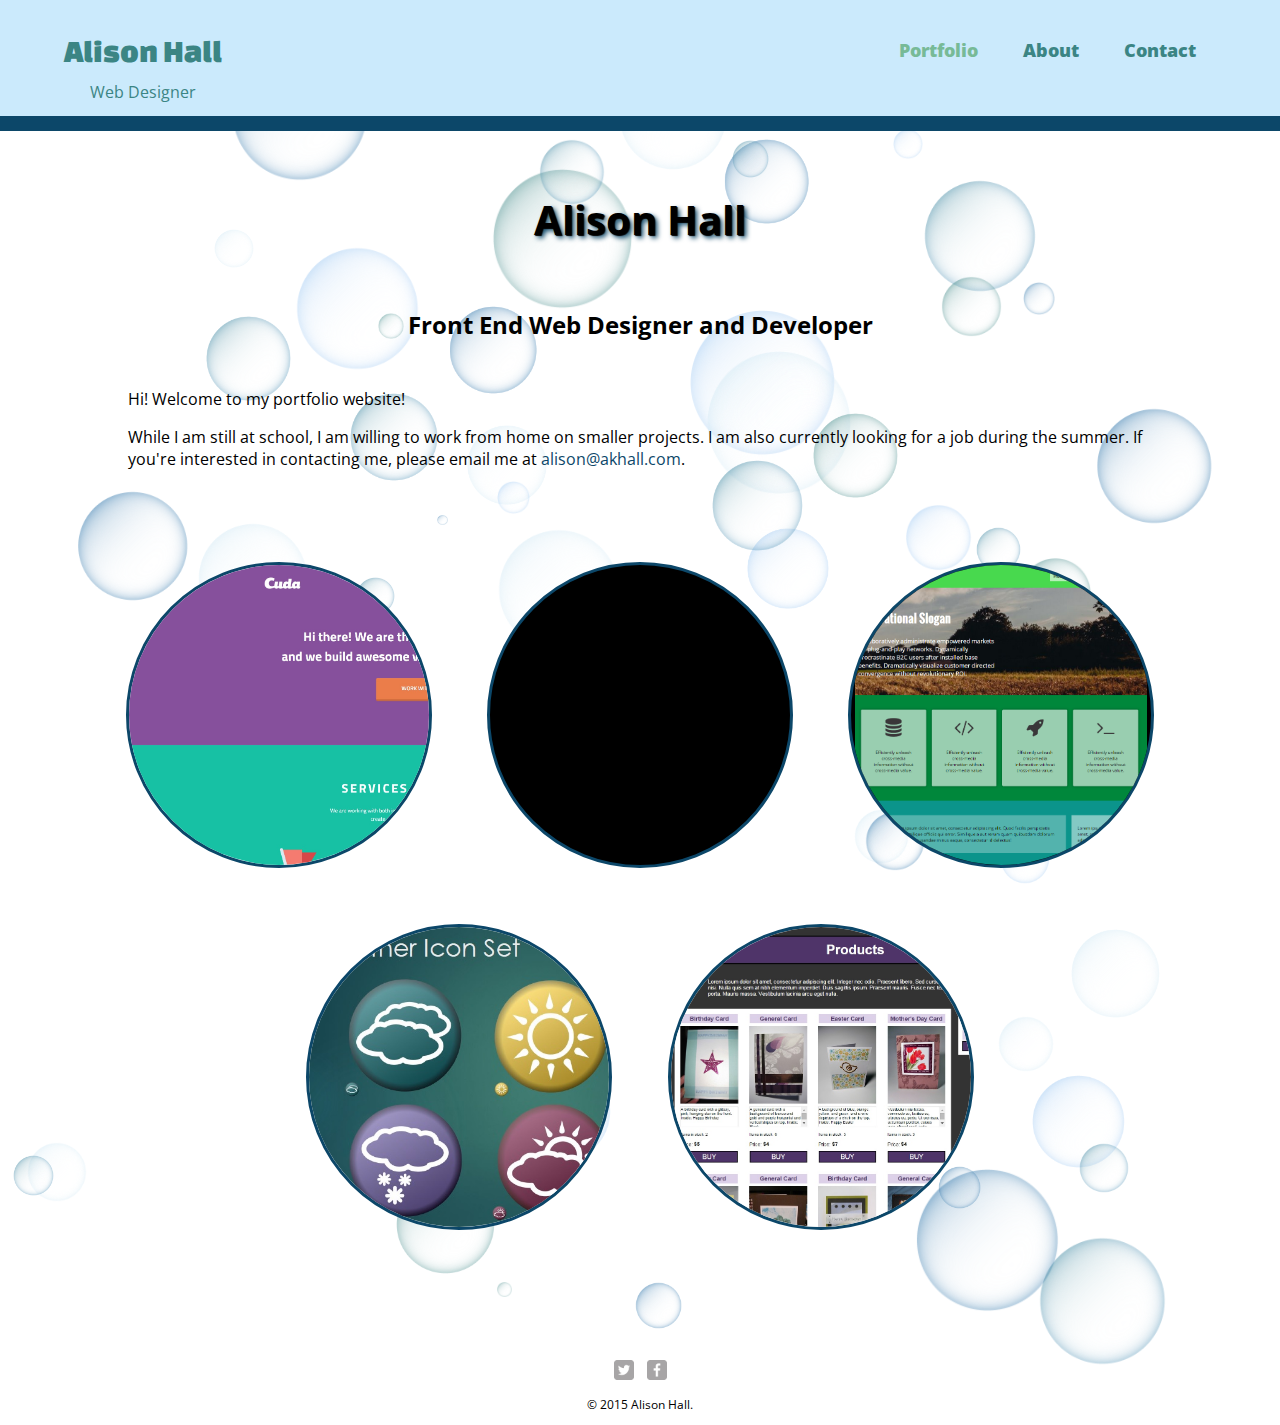
==== index.html @ 00c00727 "Initial Commit" ====
<!DOCTYPE html>
<html>
	<head>
		<meta charset="utf-8">
		<title>Alison Hall | Web Designer</title>
		<meta name="viewport" content="width=device-width, initial-scale=1.0">
		<link rel="stylesheet" href="css/normalize.css">
		<link href='http://fonts.googleapis.com/css?family=Changa+One|Open+Sans:400italic,700italic,400,700,800' rel='stylesheet' type='text/css'>
		<link rel="stylesheet" href="css/main.css">
	</head>
	<body>
		<header class="clearfix">
			<a href="index.html" id="logo">
				<h1>Alison Hall</h1>
				<h2>Web Designer</h2>
			</a>
			<nav>
				<ul class="mainNav">
					<li><a href="index.html" class="selected">Portfolio</a>
						<ul class="subNav">
							<li><a href="projects/project1.html">Architrave Design website</a></li>
							<li><a href="projects/project2.html">Cuda website</a></li>
							<li><a href="projects/project3.html">Responsive website</a></li>
							<li><a href="projects/project4.html">Weather Icon Set</a></li>
							<li><a href="projects/project5.html">Products Page website</a></li>
						</ul>
					</li>
					<li><a href="about.html">About</a></li>
					<li><a href="contact.html">Contact</a></li>
				</ul>
			</nav>
		</header>
		<div id="wrapper">
			<section id="introduction">
				<h1>Alison Hall</h1>
				<h2>Front End Web Designer and Developer</h2>
				<p>Hi! Welcome to my portfolio website!</p>
				<p>While I am still at school, I am willing to work from home on smaller projects. I am also currently looking for a job during the summer. If you're interested in contacting me, please email me at <a href="mailto:alison@akhall.com">alison@akhall.com</a>.</p>
			</section>
			<section>
				<ul id="gallery" class="clearfix">
					<li class="circle2 circle">
						<a href="projects/project2.html">
							<img src="images/project2/cuda.jpg" alt="">
							<p>Cuda website</p>
							<!-- <p>Lorem ipsum dolor sit amet, nam idque salutatus et, iusto laoreet et usu. Ius at partem senserit splendide, qui habemus praesent expetendis et. In sit purto elitr deserunt. Mei ne etiam ubique maiestatis, quo id eros aperiri repudiandae. Nibh posse dolor eu eos, elit mazim senserit sed ut.</p> -->
						</a>
					</li>
					<li class="circle1 circle selected">
						<a href="projects/project1.html">
							<img src="images/project1/integrative-architrave.jpg" alt="">
							<p>Architrave Design website</p>
							<!-- <p>Lorem ipsum dolor sit amet, nam idque salutatus et, iusto laoreet et usu. Ius at partem senserit splendide, qui habemus praesent expetendis et. In sit purto elitr deserunt. Mei ne etiam ubique maiestatis, quo id eros aperiri repudiandae. Nibh posse dolor eu eos, elit mazim senserit sed ut.</p> -->
						</a>
					</li>
					<li class="circle3 circle">
						<a href="projects/project3.html">
							<img src="images/project3/webProg2.jpg" alt="">
							<p>Responsive website</p>
							<!-- <p>Lorem ipsum dolor sit amet, nam idque salutatus et, iusto laoreet et usu. Ius at partem senserit splendide, qui habemus praesent expetendis et. In sit purto elitr deserunt. Mei ne etiam ubique maiestatis, quo id eros aperiri repudiandae. Nibh posse dolor eu eos, elit mazim senserit sed ut.</p> -->
						</a>
					</li>
					<li class="circle4 circle">
						<a href="projects/project4.html">
							<img src="images/project4/iconDesign.jpg" alt="">
							<p>Weather Icon Set</p>
							<!-- <p>Lorem ipsum dolor sit amet, nam idque salutatus et, iusto laoreet et usu. Ius at partem senserit splendide, qui habemus praesent expetendis et. In sit purto elitr deserunt. Mei ne etiam ubique maiestatis, quo id eros aperiri repudiandae. Nibh posse dolor eu eos, elit mazim senserit sed ut.</p> -->
						</a>
					</li>
					<li class="circle5 circle">
						<a href="projects/project5.html">
							<img src="images/project5/productsPage.jpg" alt="">
							<p>Products Page website</p>
							<!-- <p>Lorem ipsum dolor sit amet, nam idque salutatus et, iusto laoreet et usu. Ius at partem senserit splendide, qui habemus praesent expetendis et. In sit purto elitr deserunt. Mei ne etiam ubique maiestatis, quo id eros aperiri repudiandae. Nibh posse dolor eu eos, elit mazim senserit sed ut.</p> -->
						</a>
					</li>
				</ul>
			</section>
			<footer>
				<a href="https://twitter.com/alison2351"><img src="images/twitter-wrap.png" alt="Twitter Logo" class="social-icon"></a>
				<a href="http://facebook.com/alison.hall.2351"><img src="images/facebook-wrap.png" alt="Facebook Logo" class="social-icon"></a>
				<p>&copy; 2015 Alison Hall.</p>
			</footer>
		</div>
		<script src="http://code.jquery.com/jquery-1.11.0.min.js"></script>
		<script src="http://code.jquery.com/jquery-migrate-1.2.1.min.js"></script>
		<script type="text/javascript" src="script/scriptBubbles.js"></script>
	</body>
</html>
---- css/main.css ----
/**********************************
GENERAL
***********************************/

* {
	/*-webkit-box-sizing: content-box;*/
	/*-moz-box-sizing: content-box;*/
	/*box-sizing: content-box;*/
	/*border: 1px solid red;*/
}
body {
	font-family: 'Open Sans', sans-serif;
}
#wrapper {
	margin: 0 auto;
}
a {
	text-decoration: none;
}
h3 {
	margin: 0 0 1em 0;
}





/**********************************
HEADING and NAVIGATION
***********************************/

header {
	display: block;
	margin: 0 0 30px 0;
	padding: 5px 0 0 0;
	width: 100%;
	border: none;
}
header #logo {
	float: left;
	text-align: center;
	margin: 1% 5%;
}
header h1 {
	font-family: 'Changa One', sans-serif;
	font-size: 2em;
	font-weight: normal;
	line-height: 0.8em;
}
header h2 {
	font-size: 1em;
	margin: -5px 0 0;
	font-weight: normal;
}
.mainNav {
	float: right;
	text-align: center;
	font-size: 1.1em;
	padding: 1% 5%;
	margin: 20px 0 0;
}
.mainNav ul {
	list-style: none;
	margin: 0 10px;
	padding: 0;
}
.mainNav li {
	display: inline-block;
	position: relative;
}
.mainNav a {
	font-weight: 800;
	padding: 15px 20px;
}

/*Sub-Menu*/
.mainNav li:hover .subNav {
	display: block;
}
.subNav {
	position: absolute;
	margin: 0;
	padding: 0;
	font-size: 0.8em;
	display: none;
	left: 0;
	top: 30px;
	width: 200px;
	z-index: 400;
	text-align: left;
}
.subNav li {
	display: block;
	margin: 0;
	padding: 5%;
}
.subNav a {
	margin: 0;
	padding: 0;
}


@media screen and (max-width: 686px) {
	header #logo {
		float: none;
		text-align: center;
		margin: 0;
	}
	header h2 {
		margin: 0 0 10px;
	}
	.mainNav {
		float: none;
		margin: 0;
		padding: 0;
	}
	.mainNav a {
		padding: 0;
		margin: 0;
	}
	.mainNav li {
		padding: 0 3%;
		margin: 10px 0 0;
	}
}
@media screen and (max-width: 450px) {
	.mainNav li:hover .subNav {
		display: none;
	}
}


/**********************************
FOOTER
***********************************/

footer {
	font-size: 0.75em;
	text-align: center;
	clear: both;
	padding-top: 50px;
}
.social-icon {
	width: 20px;
	height: 20px;
	margin: 0 5px;
}
.social-icon:hover {
	opacity: 0.7;
}





/**********************************
PAGE: HOME PORTFOLIO
***********************************/
.bubble {
	z-index: -100;
	opacity: 0.6;
}
#introduction {
	margin: 0 auto;
	width: 60%;
}
#introduction h1 {
	font-size: 2.5em;
}
#introduction h1, 
#introduction h2 {
	display: block;
	margin: 0;
	padding: 3% 0;
	text-align: center;
}
#gallery {
	padding: 50px 0;
	list-style: none;
	max-width: 1460px;
	margin: 0 auto;
	text-align: center;
}
#gallery a {
	display: block;
	height: 300px;
}
#gallery .circle {
	display: inline-block;
	height: 300px;
	width: 300px;
	margin: 2%;
	border-radius: 50%;
	overflow: hidden;
}
#gallery .circle img {
	height: 300px;
	opacity: 1;
}
#gallery .circle p {
	display: none;
}
#gallery .circle:hover {
	height: 310px;
	width: 310px;
	margin: 1.65%;
	box-shadow: 5px 5px 5px #0C4769;
}
#gallery .circle:hover p {
	display: block;
	float: left;
	width: 80%;
	top: -170px;
	left: 35px;
	font-size: 14px;
	position: relative;
	font-weight: normal;

}
#gallery .circle:hover p:nth-child(2n+2) {
	text-align: center;
	margin: 0;
	padding: 0;
	font-size: 20px;
	font-weight: bold;
}
#gallery .circle:hover img {
	opacity: 0.3;
}



@media screen and (max-width: 1400px) {
	#introduction {
		width: 80%;
	}
	#gallery {
		max-width: 100%;
	}
}
@media screen and (max-width: 686px) {
	#gallery .circle {
		border-radius: 0%;
	}
}
@media screen and (max-width: 400px) {
	#gallery .circle {
		width: 95%;
		margin: 1%;
	}
	#gallery .circle:hover {
		width: 95%;
		margin: 1%;
		box-shadow: none;
	}
}
@media screen and (max-width: 285px) {
	#gallery .circle:hover p {
		width: 100%;
		top: -300px;
		left: 5px;
	}
}


/**********************************
PAGE: PROJECT INFO
***********************************/

#projectContent .introduction {
	text-align: center;
	width: 100%;
	margin: 0 auto;
}
#projectContent .introduction h2 {
	padding: 3%;
	font-size: 1.75em;
	font-weight: normal;
	line-height: 0.8em;
	display: block;
	font-weight: bold;
	text-align: center;
}
#projectContent .introduction h3 {
	margin: 0 3%;
	font-size: 1.2em;
	font-weight: bold;
	float: left;
	width: 44%;
	text-align: right;
}
#projectContent .introduction p {
	text-align: right;
	float: left;
	width: 44%;
	margin: 0 3%;
}
#projectContent .introduction img {
	float: left;
	margin: -2% 0 0 0;
	padding-bottom: 5%;
}
#projectContent img {
	height: 100px;
}
#projectContent section h4 {
	float: left;
	clear: both;
	text-align: center;
}
#projectContent section p {
	display: inline-block;
	width: 60%;
	clear: both;
}
#projectContent .projectDetails p {
	width: 100%;
}
#projectContent section aside {
	width: 35%;
}
#projectContent .introduction, 
#projectContent .set1, 
#projectContent .set2 {
	padding: 0;
	margin: 0 auto;
}
#projectContent .set1,
#projectContent .set2 {
	padding: 5% 15%;
}
#projectContent .set1 p,
#projectContent .set2 aside {
	float: left;
	text-align: right;
}
#projectContent .set1 aside,
#projectContent .set2 p {
	float: right;
	text-align: left;
}


@media screen and (max-width: 686px) {
	#projectContent .introduction h3,
	#projectContent .introduction p,
	#projectContent .introduction img {
		float: none;
		display:block;
		margin: 0 auto;
		text-align: center;
	}
	#projectContent .introduction h3,
	#projectContent .introduction p {
		width: 100%;
	}
	#projectContent .introduction img {
		float: none;
		display: block;
		text-align: center;
		padding: 5% 0;
	}
	#projectContent .set1,
	#projectContent .set2 {
		padding: 5%;
	}
	#projectContent .set1 p,
	#projectContent .set2 aside,
	#projectContent .set1 aside,
	#projectContent .set2 p {
		float: none;
		display: block;
		text-align: left;
		width: 100%;
	}
}



/**********************************
PAGE: ABOUT
***********************************/

#aboutsection {
	opacity: 1;
	padding: 10% 20%;
	width: 80%;
	float: left;
	margin: 5% auto;
}
.profile-photo {
	display: inline-block;
	max-width: 150px;
	margin: -20px 0 0 0;
	padding: 0 5%;
	border-radius: 100%;
	float: left;
}


@media screen and (max-width: 686px) {
	#aboutsection,
	.profile-photo {
		float: none;
		display: block;
	}
	#aboutsection {
		margin-top: 30px;
	}
}



/**********************************
PAGE: CONTACT
***********************************/

#contactPrimary {
	opacity: 1;
	width: 40%;
	float: left;
	padding: 5%;
	margin: 3%;
}
#contactSecondary {
	opacity: 1;
	width: 30%;
	float: right;
	padding: 5% 0% 5% 3%;
	margin: 3%;
}
.contact-info {
	list-style: none;
	padding: 0;
	margin: 0;
	font-size: 0.9em;
}
.contact-info a {
	display: block;
	min-height: 20px;
	background-repeat: no-repeat;
	background-size: 20px 20px;
	padding: 0 0 0 30px;
	margin: 0 0 10px;
}
.contact-info li.phone a {
	background-image: url('../img/phone.png');
}
.contact-info li.mail a {
	background-image: url('../img/mail.png');
}
.contact-info li.twitter a {
	background-image: url('../img/twitter.png');
}


@media screen and (max-width: 686px) {
	#contactPrimary,
	#contactSecondary {
		float: none;
		display: block;
		width: 80%;
		padding: 3%;
		margin: 3%;
	}
}





/**********************************
COLORS
***********************************/
/* site body */
body {
	background-color: white;
	color: black;
}
/* green header */
header {
	background: #CBEAFC;
	border-bottom: 15px solid #0C4769;
}
/* nav background on mobile */
nav {
	background: #0C4769;
}
.subNav {
	background: white;
}
/* logo text */
header h1, 
header h2 {
	color: #3B8584;
}
/* links */
a {
	color: #0C4769;
}
/* nav link */
nav a, nav a:visited {
	color: #3B8584;
}
/* selected nav link */
nav a.selected, 
nav a:hover {
	color: #77BA97;
}
#introduction h1 {
	text-shadow: 1px 1px 1px #000, 3px 3px 5px #0C4769;
}
#gallery .circle {
	color: #555;
	background-color: black;
	border: 3px solid #0C4769;
}
#gallery .circle:hover p {
	color: white;
}
#projectContent .set1 {
	background: #F1EFE2;
}
#projectContent .set2, 
#projectContent .introduction section {
	background: #CBEAFC;
}
#aboutsection {
	background-color: #f5f5f5;
}
#contactPrimary {
	background-color: #f5f5f5;
}
#contactSecondary {
	background-color: #f5f5f5;
}


/**********************************
CLEARFIX
***********************************/

.clearfix:after {
	visibility: hidden;
	display: block;
	content: "";
	clear: both;
	height: 0;
}
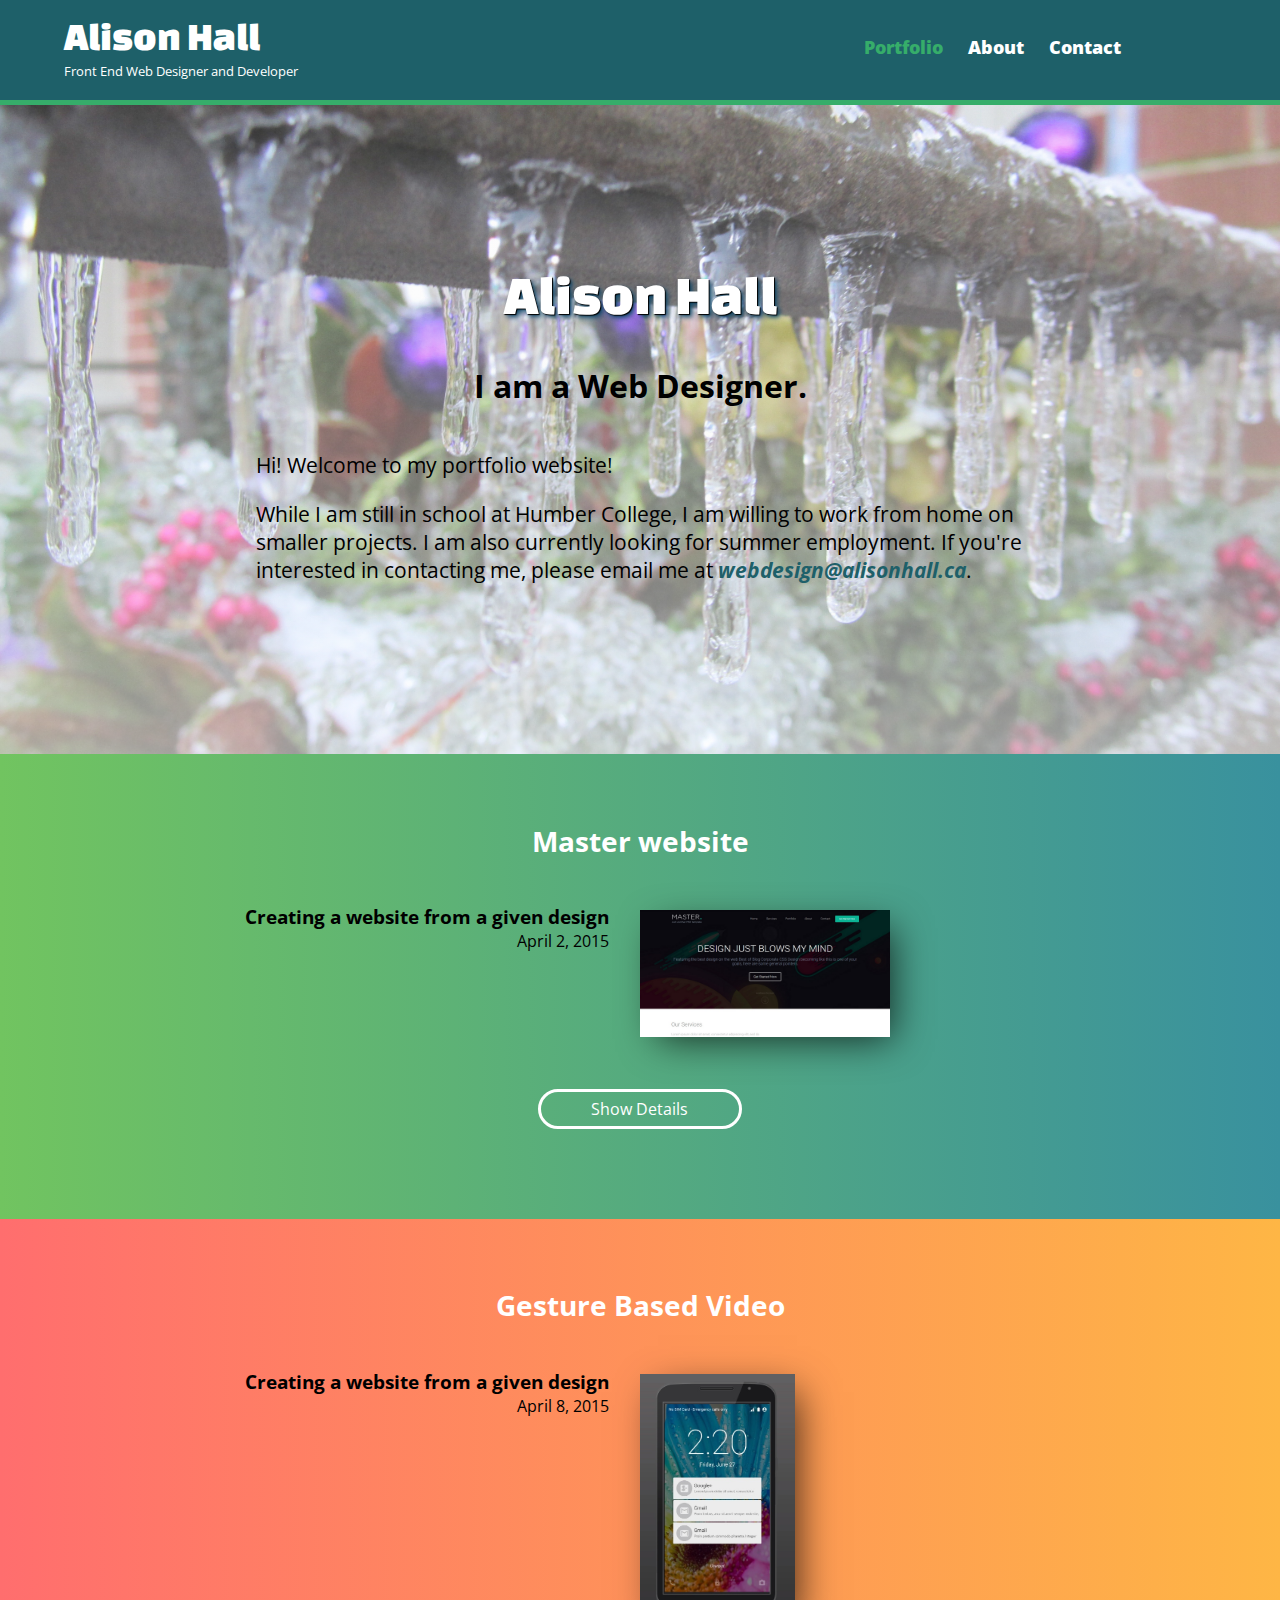
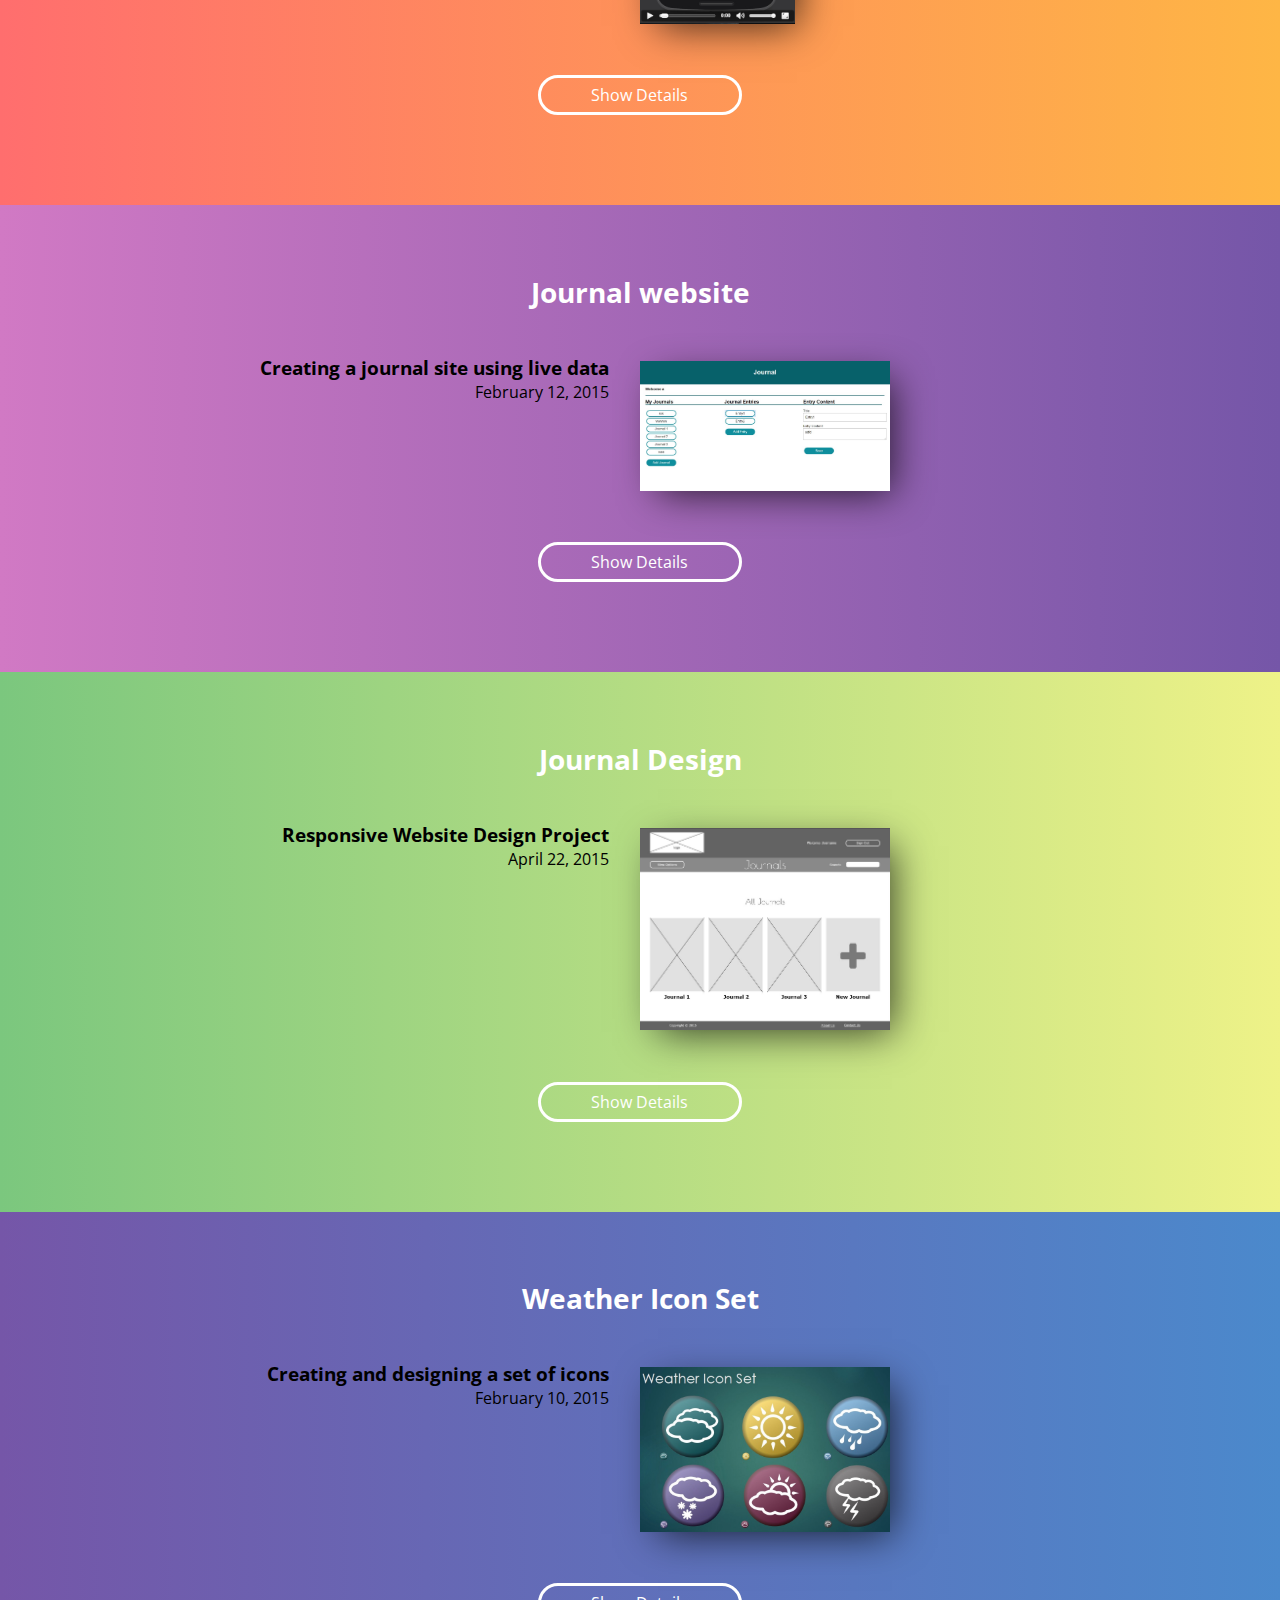
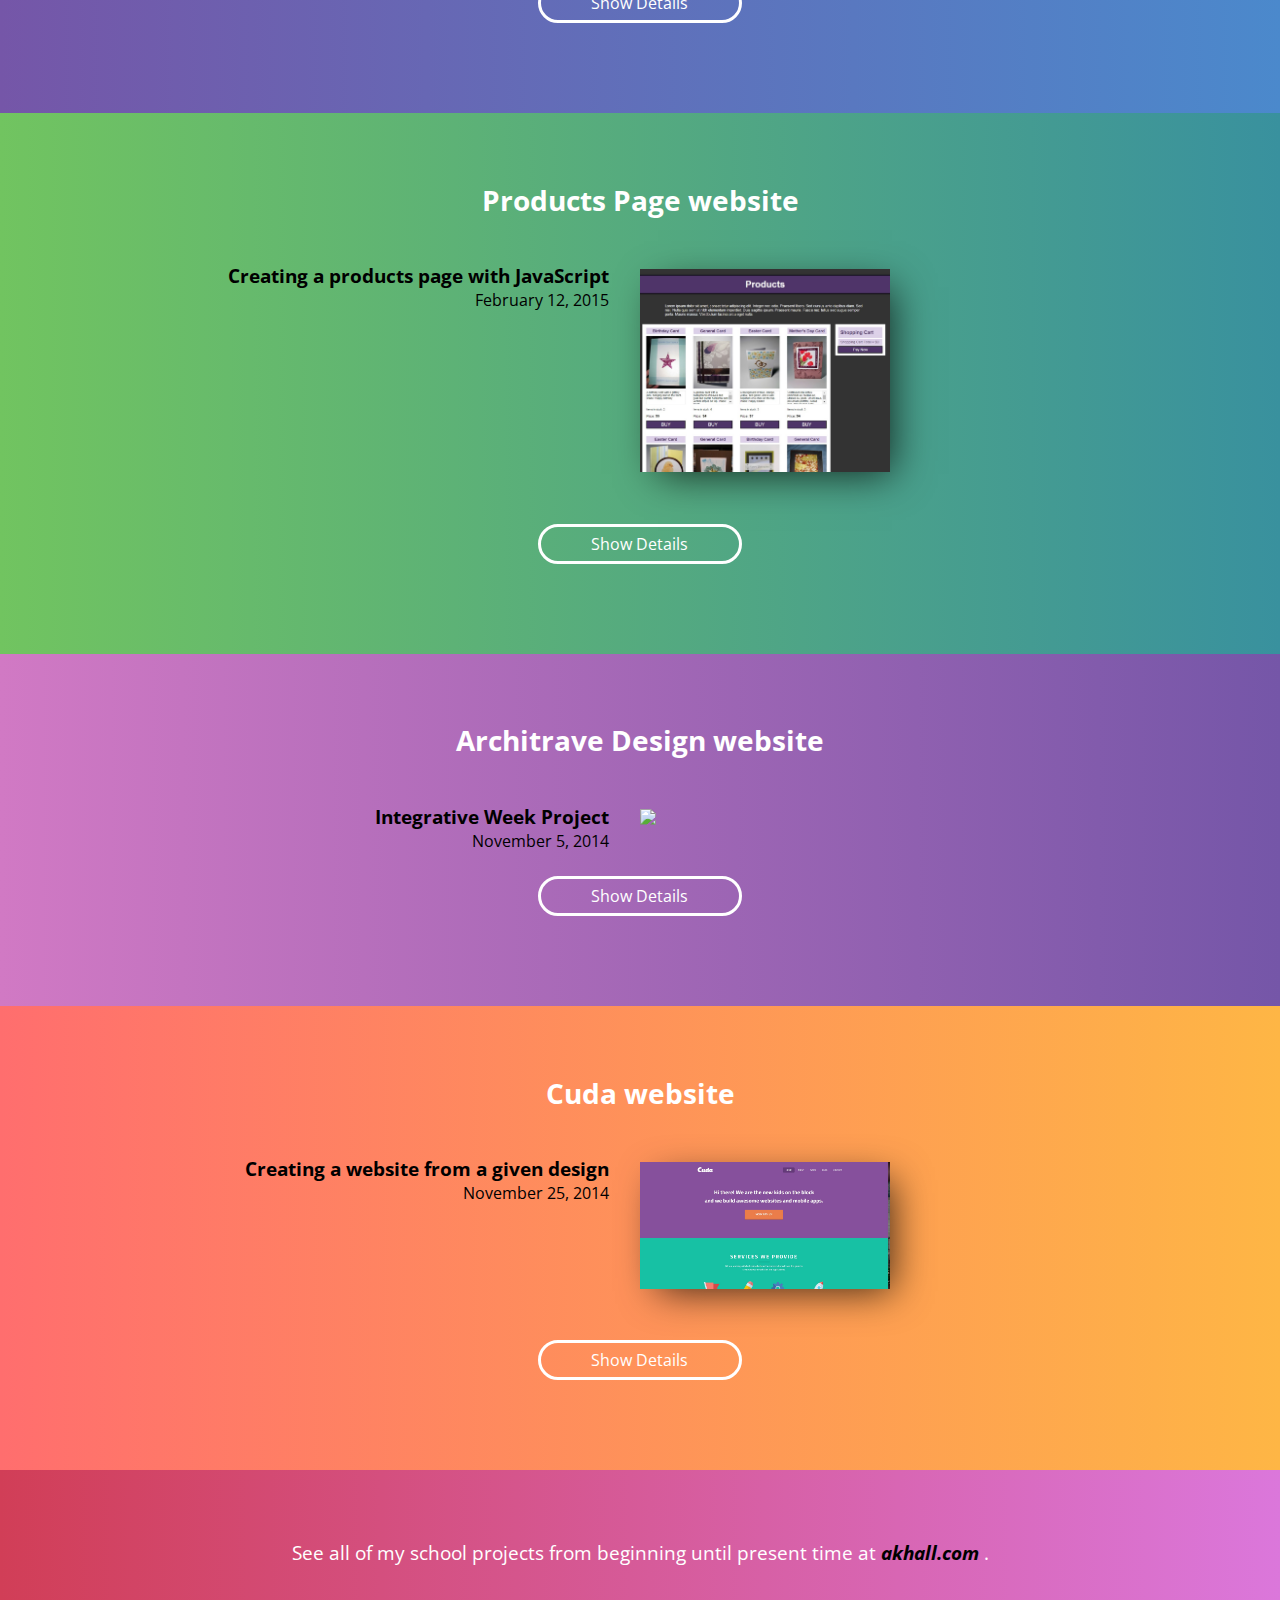
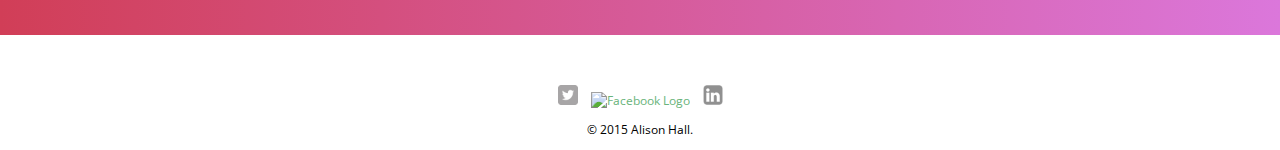
==== commit 3fbc08b4: "Secondary Commit" ====
--- a/index.html
+++ b/index.html
@@ -6,84 +6,524 @@
 		<meta name="viewport" content="width=device-width, initial-scale=1.0">
 		<link rel="stylesheet" href="css/normalize.css">
 		<link href='http://fonts.googleapis.com/css?family=Changa+One|Open+Sans:400italic,700italic,400,700,800' rel='stylesheet' type='text/css'>
+		<link rel="stylesheet" type="text/css" href="script/fancybox/jquery.fancybox.css">
+		<link rel="stylesheet" type="text/css" href="css/animate.css">
 		<link rel="stylesheet" href="css/main.css">
 	</head>
 	<body>
 		<header class="clearfix">
 			<a href="index.html" id="logo">
 				<h1>Alison Hall</h1>
-				<h2>Web Designer</h2>
+				<h2>Front End Web Designer and Developer</h2>
 			</a>
 			<nav>
 				<ul class="mainNav">
-					<li><a href="index.html" class="selected">Portfolio</a>
-						<ul class="subNav">
-							<li><a href="projects/project1.html">Architrave Design website</a></li>
-							<li><a href="projects/project2.html">Cuda website</a></li>
-							<li><a href="projects/project3.html">Responsive website</a></li>
-							<li><a href="projects/project4.html">Weather Icon Set</a></li>
-							<li><a href="projects/project5.html">Products Page website</a></li>
-						</ul>
-					</li>
+					<li><a href="index.html" class="selected">Portfolio</a></li>
 					<li><a href="about.html">About</a></li>
 					<li><a href="contact.html">Contact</a></li>
 				</ul>
 			</nav>
 		</header>
 		<div id="wrapper">
-			<section id="introduction">
-				<h1>Alison Hall</h1>
-				<h2>Front End Web Designer and Developer</h2>
-				<p>Hi! Welcome to my portfolio website!</p>
-				<p>While I am still at school, I am willing to work from home on smaller projects. I am also currently looking for a job during the summer. If you're interested in contacting me, please email me at <a href="mailto:alison@akhall.com">alison@akhall.com</a>.</p>
+			<section id="introductionImg" class="clearfix">
+				<div id="introductionGradient" class="transparentWhiteGradient clearfix">
+					<!--[if gte IE 9]
+					<style type="text/css">
+					.transparentWhiteGradient {
+					filter: none;
+					}
+					</style>
+					<![endif]-->
+					<div id="introduction">
+						<h1>Alison Hall</h1>
+						<h2>I am a <span id="js-rotating">Web Designer, Web Developer</span>.</h2>
+						<p>Hi! Welcome to my portfolio website!</p>
+						<p>While I am still in school at Humber College, I am willing to work from home on smaller projects. I am also currently looking for summer employment. If you're interested in contacting me, please email me at <a href="mailto:webdesign@alisonhall.ca">webdesign@alisonhall.ca</a>.</p>
+					</div>
+				</div>
 			</section>
-			<section>
-				<ul id="gallery" class="clearfix">
-					<li class="circle2 circle">
-						<a href="projects/project2.html">
-							<img src="images/project2/cuda.jpg" alt="">
-							<p>Cuda website</p>
-							<!-- <p>Lorem ipsum dolor sit amet, nam idque salutatus et, iusto laoreet et usu. Ius at partem senserit splendide, qui habemus praesent expetendis et. In sit purto elitr deserunt. Mei ne etiam ubique maiestatis, quo id eros aperiri repudiandae. Nibh posse dolor eu eos, elit mazim senserit sed ut.</p> -->
-						</a>
-					</li>
-					<li class="circle1 circle selected">
-						<a href="projects/project1.html">
-							<img src="images/project1/integrative-architrave.jpg" alt="">
-							<p>Architrave Design website</p>
-							<!-- <p>Lorem ipsum dolor sit amet, nam idque salutatus et, iusto laoreet et usu. Ius at partem senserit splendide, qui habemus praesent expetendis et. In sit purto elitr deserunt. Mei ne etiam ubique maiestatis, quo id eros aperiri repudiandae. Nibh posse dolor eu eos, elit mazim senserit sed ut.</p> -->
-						</a>
-					</li>
-					<li class="circle3 circle">
-						<a href="projects/project3.html">
-							<img src="images/project3/webProg2.jpg" alt="">
-							<p>Responsive website</p>
-							<!-- <p>Lorem ipsum dolor sit amet, nam idque salutatus et, iusto laoreet et usu. Ius at partem senserit splendide, qui habemus praesent expetendis et. In sit purto elitr deserunt. Mei ne etiam ubique maiestatis, quo id eros aperiri repudiandae. Nibh posse dolor eu eos, elit mazim senserit sed ut.</p> -->
-						</a>
-					</li>
-					<li class="circle4 circle">
-						<a href="projects/project4.html">
-							<img src="images/project4/iconDesign.jpg" alt="">
-							<p>Weather Icon Set</p>
-							<!-- <p>Lorem ipsum dolor sit amet, nam idque salutatus et, iusto laoreet et usu. Ius at partem senserit splendide, qui habemus praesent expetendis et. In sit purto elitr deserunt. Mei ne etiam ubique maiestatis, quo id eros aperiri repudiandae. Nibh posse dolor eu eos, elit mazim senserit sed ut.</p> -->
-						</a>
-					</li>
-					<li class="circle5 circle">
-						<a href="projects/project5.html">
-							<img src="images/project5/productsPage.jpg" alt="">
-							<p>Products Page website</p>
-							<!-- <p>Lorem ipsum dolor sit amet, nam idque salutatus et, iusto laoreet et usu. Ius at partem senserit splendide, qui habemus praesent expetendis et. In sit purto elitr deserunt. Mei ne etiam ubique maiestatis, quo id eros aperiri repudiandae. Nibh posse dolor eu eos, elit mazim senserit sed ut.</p> -->
-						</a>
-					</li>
-				</ul>
+			<section id="content">
+				<section id="projectContent" class="master greenBlueGradient">
+					<!--[if gte IE 9]
+					<style type="text/css">
+					.orangeGradient {
+					filter: none;
+					}
+					</style>
+					<![endif]-->
+					<section class="introduction clearfix">
+						<h2>Master website</h2>
+						<h3>Creating a website from a given design</h3>
+						<p>April 2, 2015</p>
+						<a href="images/master/masterWebsite.jpg" id="singleImage">
+							<img src="images/master/masterWebsite.jpg">
+						</a>
+						<button class="showMore">Show Details</button>
+					</section>
+					<section class="accordian">
+						<section class="set2 projectDetails clearfix">
+							<h4>Project Details:</h4>
+							<p>For this assignment, I was provided a PSD for a site, which I was to build as a fluid website. I was not provided a design for the responsive version, so I had to decide what it looked like when it got smaller.</p>
+						</section>
+						<section class="set1 clearfix">
+							<h4>Layout:</h4>
+							<p>This is the site design that I was provided with that I had to reproduce.</p>
+							<aside>
+								<a href="images/master/master.jpg" class="multipleImages">
+									<img src="images/master/master.jpg">
+								</a>
+							</aside>
+						</section>
+						<section class="set2 clearfix">
+							<h4>Website:</h4>
+							<p>Click on the thumbnail beside this section to see the final website that I developed.</p>
+							<aside>
+								<a href="http://akhall.com/projects/project26/index.html">
+									<img src="images/master/masterWebsite.jpg">
+								</a>
+							</aside>
+						</section>
+						<section class="set1 clearfix">
+							<button class="showLess">Hide Details</button>
+						</section>
+					</section>
+				</section>
+				<section id="projectContent" class="gestureBasedVideo orangeYellowGradient">
+					<!--[if gte IE 9]
+					<style type="text/css">
+					.blueGradient {
+					filter: none;
+					}
+					</style>
+					<![endif]-->
+					<section class="introduction clearfix">
+						<h2>Gesture Based Video</h2>
+						<h3>Creating a website from a given design</h3>
+						<p>April 8, 2015</p>
+						<a href="images/gestureBasedVideo/gestureBasedVideo.jpg" id="singleImage">
+							<img src="images/gestureBasedVideo/gestureBasedVideo.jpg">
+						</a>
+						<button class="showMore">Show Details</button>
+					</section>
+					<section class="accordian">
+						<section class="set2 projectDetails clearfix">
+							<h4>Project Details:</h4>
+							<p>For this assignment, I was to create a gesture based mobile animation. It was to use masking in Adobe After Effects while using some pre-exsisting matte footage to create a gesture UI animation. </p>
+							<p>I was given some PSDs that I could select some to use as source material.</p>
+						</section>
+						<section class="set1 clearfix">
+							<h4>Provided Sources:</h4>
+							<p>These are the PSDs that I was provided with as a starting point for creating the animation.</p>
+							<aside>
+								<a href="images/gestureBasedVideo/AndroidMaterialDesignHomescreen.jpg" class="multipleImages">
+									<img src="images/gestureBasedVideo/AndroidMaterialDesignHomescreen.jpg">
+								</a>
+								<a href="images/gestureBasedVideo/AndroidMaterialDesignContacts.jpg" class="multipleImages">
+									<img src="images/gestureBasedVideo/AndroidMaterialDesignContacts.jpg">
+								</a>
+								<a href="images/gestureBasedVideo/AndroidMaterialDesign.jpg" class="multipleImages">
+									<img src="images/gestureBasedVideo/AndroidMaterialDesign.jpg">
+								</a>
+								<a href="images/gestureBasedVideo/AndroidMaterialDesignInbox.jpg" class="multipleImages">
+									<img src="images/gestureBasedVideo/AndroidMaterialDesignInbox.jpg">
+								</a>
+								<a href="images/gestureBasedVideo/AndroidMaterialDesignMyFiles.jpg" class="multipleImages">
+									<img src="images/gestureBasedVideo/AndroidMaterialDesignMyFiles.jpg">
+								</a>
+							</aside>
+						</section>
+						<section class="set2 clearfix">
+							<h4>Created Source:</h4>
+							<p>This is a PSD that I created to go in the animation.</p>
+							<aside>
+								<a href="images/gestureBasedVideo/AndroidMaterialDesignEmail.jpg" id="singleImage">
+									<img src="images/gestureBasedVideo/AndroidMaterialDesignEmail.jpg">
+								</a>
+							</aside>
+						</section>
+						<section class="set1 clearfix">
+							<h4>Final Video:</h4>
+							<p>Click on the thumbnail beside this section to see the final video that I created.</p>
+							<aside>
+								<a href="http://akhall.com/projects/project27/nexus_6_1280x800.mp4">
+									<img src="images/gestureBasedVideo/gestureBasedVideo.jpg">
+								</a>
+							</aside>
+						</section>
+						<section class="set1 clearfix">
+							<button class="showLess">Hide Details</button>
+						</section>
+					</section>
+				</section>
+				<section id="projectContent" class="liveDataJournal pinkPurpleGradient">
+					<!--[if gte IE 9]
+					<style type="text/css">
+					.yellowGradient {
+					filter: none;
+					}
+					</style>
+					<![endif]-->
+					<section class="introduction clearfix">
+						<h2>Journal website</h2>
+						<h3>Creating a journal site using live data</h3>
+						<p>February 12, 2015</p>
+						<a href="images/liveDataJournal/journal1.jpg" id="singleImage">
+							<img src="images/liveDataJournal/journal1.jpg">
+						</a>
+						<button class="showMore">Show Details</button>
+					</section>
+					<section class="accordian">
+						<section class="set2 projectDetails clearfix">
+							<h4>Project Details:</h4>
+							<p>Using cloud services, I was to save data to the cloud, query (search) it, and connect multiple databases with pointers (one-to-one, one-to-many) and relations (many-to-many).  With this, my site would rely on live data.</p>
+							<p>I chose to make a journal site where users could sign up, log in, create multiple journals, create multiple entries for those journals, and edit the entries.</p>
+						</section>
+						<section class="set1 clearfix">
+							<h4>Website:</h4>
+							<p>Click on the thumbnail beside this section to see the website that I developed.</p>
+							<aside>
+								<a href="http://akhall.com/projects/project28/index.html">
+									<img src="images/liveDataJournal/journal1.jpg">
+								</a>
+							</aside>
+						</section>
+						<section class="set2 clearfix">
+							<button class="showLess">Hide Details</button>
+						</section>
+					</section>
+				</section>
+				<section id="projectContent" class="designJournal greenYellowGradient">
+					<!--[if gte IE 9]
+					<style type="text/css">
+					.orangeGradient {
+					filter: none;
+					}
+					</style>
+					<![endif]-->
+					<section class="introduction clearfix">
+						<h2>Journal Design</h2>
+						<h3>Responsive Website Design Project</h3>
+						<p>April 22, 2015</p>
+						<a href="images/designJournal/AlisonHall_Wireframes_1024px_JournalsPage.jpg" id="singleImage">
+							<img src="images/designJournal/AlisonHall_Wireframes_1024px_JournalsPage.jpg">
+						</a>
+						<button class="showMore">Show Details</button>
+					</section>
+					<section class="accordian">
+						<section class="set2 projectDetails clearfix">
+							<h4>Project Details:</h4>
+							<p></p>
+						</section>
+						<section class="set1 clearfix">
+							<h4>Mood Boards:</h4>
+							<p>I created two Moodboards, and decided to use the first one because I liked the idea and design for it better.</p>
+							<aside>
+								<a href="images/designJournal/AlisonHall_Moodboard1.jpg" class="multipleImages">
+									<img src="images/designJournal/AlisonHall_Moodboard1.jpg">
+								</a>
+								<a href="images/designJournal/AlisonHall_Moodboard2.jpg" class="multipleImages">
+									<img src="images/designJournal/AlisonHall_Moodboard2.jpg">
+								</a>
+							</aside>
+						</section>
+						<section class="set2 clearfix">
+							<h4>Wireframes:</h4>
+							<p>I created responsive wireframes for 3 pages to help show how the website would look at various sizes. Click on the image beside this to view all of the wireframes.</p>
+							<aside>
+								<a href="http://www.akhall.com/projects/project30/AlisonHall_Wireframes.pdf">
+									<img src="images/designJournal/AlisonHall_Wireframes_1024px_JournalsPage.jpg">
+								</a>
+							</aside>
+						</section>
+						<section class="set1 clearfix">
+							<h4>Layout Mockups:</h4>
+							<p>In progress</p>
+							<aside>
+							</aside>
+						</section>
+						<section class="set2 clearfix">
+							<button class="showLess">Hide Details</button>
+						</section>
+					</section>
+				</section>
+
+				<section id="projectContent" class="iconDesign purpleBlueGradient">
+					<!--[if gte IE 9]
+					<style type="text/css">
+					.pinkGradient {
+					filter: none;
+					}
+					</style>
+					<![endif]-->
+					<section class="introduction clearfix">
+						<h2>Weather Icon Set</h2>
+						<h3>Creating and designing a set of icons</h3>
+						<p>February 10, 2015</p>
+						<a href="images/iconDesign/iconDesign.jpg" id="singleImage">
+							<img src="images/iconDesign/iconDesign.jpg">
+						</a>
+						<button class="showMore">Show Details</button>
+					</section>
+					<section class="accordian">
+						<section class="set2 projectDetails clearfix">
+								<h4>Project Details:</h4>
+								<p>My task for this assignment was to design and create a set of 6 icons that could be used on a website. The focus was to be on simplicity, adapting to scaling, and not over-designing.</p>
+						</section>
+						<section class="set1 clearfix">
+							<h4>Sketches:</h4>
+							<p>These sketches were used to brainstorm how I wanted my icons to be designed.</p>
+							<aside>
+								<a href="images/iconDesign/WEBD Digital Design 2 Icon Design Assignment Sketches.jpg" id="singleImage">
+									<img src="images/iconDesign/WEBD Digital Design 2 Icon Design Assignment Sketches.jpg">
+								</a>
+							</aside>
+						</section>
+						<section class="set2 clearfix">
+							<h4>Final:</h4>
+							<p>Click on the thumbnails beside this section to see the final icons that I designed.</p>
+							<aside>
+								<a href="images/iconDesign/TitlePage.png" class="multipleImages">
+									<img src="images/iconDesign/TitlePage.png">
+								</a>
+								<a href="images/iconDesign/Icon1.png" class="multipleImages">
+									<img src="images/iconDesign/Icon1.png">
+								</a>
+								<a href="images/iconDesign/Icon2.png" class="multipleImages">
+									<img src="images/iconDesign/Icon2.png">
+								</a>
+								<a href="images/iconDesign/Icon3.png" class="multipleImages">
+									<img src="images/iconDesign/Icon3.png">
+								</a>
+								<a href="images/iconDesign/Icon4.png" class="multipleImages">
+									<img src="images/iconDesign/Icon4.png">
+								</a>
+								<a href="images/iconDesign/Icon5.png" class="multipleImages">
+									<img src="images/iconDesign/Icon5.png">
+								</a>
+								<a href="images/iconDesign/Icon6.png" class="multipleImages">
+									<img src="images/iconDesign/Icon6.png">
+								</a>
+							</aside>
+						</section>
+						<section class="set1 clearfix">
+							<button class="showLess">Hide Details</button>
+						</section>
+					</section>
+				</section>
+				<section id="projectContent" class="productsPage greenBlueGradient">
+					<!--[if gte IE 9]
+					<style type="text/css">
+					.yellowGradient {
+					filter: none;
+					}
+					</style>
+					<![endif]-->
+					<section class="introduction clearfix">
+						<h2>Products Page website</h2>
+						<h3>Creating a products page with JavaScript</h3>
+						<p>February 12, 2015</p>
+						<a href="images/productsPage/productsPage.jpg" id="singleImage">
+							<img src="images/productsPage/productsPage.jpg">
+						</a>
+						<button class="showMore">Show Details</button>
+					</section>
+					<section class="accordian">
+						<section class="set2 projectDetails clearfix">
+								<h4>Project Details:</h4>
+								<p>The assignment was to create a Products Page for an ecommerce site. The project requirements were to use Object Oriented structure for your products information, have the products HTML generated via JavaScript, and keep track of the number of the item in stock.</p>
+								<p>The second part to this project is to use live data with Parse.com for storing the product information.</p>
+						</section>
+						<section class="set1 clearfix">
+							<h4>Website 1:</h4>
+							<p>Click on the thumbnail beside this section to see the website for the first part that I developed.</p>
+							<aside>
+								<a href="http://akhall.com/projects/cuda4/index.html">
+									<img src="images/productsPage/productsPage.jpg">
+								</a>
+							</aside>
+						</section>
+						<section class="set2 clearfix">
+							<h4>Website 2:</h4>
+							<p>Click on the thumbnail beside this section to see the version of the website that uses live data.</p>
+							<aside>
+								<a href="http://akhall.com/projects/cuda5/index.html">
+									<img src="images/productsPage/productsPage.jpg">
+								</a>
+							</aside>
+						</section>
+						<section class="set1 clearfix">
+							<button class="showLess">Hide Details</button>
+						</section>
+					</section>
+				</section>
+				<section id="projectContent" class="architrave pinkPurpleGradient">
+					<!--[if gte IE 9]
+					<style type="text/css">
+					.orangeGradient {
+					filter: none;
+					}
+					</style>
+					<![endif]-->
+					<section class="introduction clearfix">
+						<h2>Architrave Design website</h2>
+						<h3>Integrative Week Project</h3>
+						<p>November 5, 2014</p>
+						<a href="images/architrave/integrative-architrave.jpg" id="singleImage">
+							<img src="images/architrave/integrative-architrave.jpg">
+						</a>
+						<button class="showMore">Show Details</button>
+					</section>
+					<section class="accordian">
+						<section class="set2 projectDetails clearfix">
+								<h4>Project Details:</h4>
+								<p>This is the integrative week assignment. It was an opportunity to take all the various skills from the classes and put them together into a cohesive project, seeing how HTML, JavaScript, design, motion and process interrelate into a finished product. Within a team of three to four (randomly assigned) we selected a client. We then went through a whole project process from research, ideation, sketching, prototyping and creation.</p>
+								<p>The client we were designing a site for is an architecture firm called Architrave Design, owned by my dad. His old website was simplistic and not responsive.</p>
+								<p>As a group, we split up the roles on designer and developer. For this project, I took on the role of the designer.</p>
+						</section>
+						<section class="set1 clearfix">
+							<h4>Mood Board:</h4>
+							<p>One of the requirements was to keep the logo the same, which meant working with the colours already on it. He also wanted a more modern and clean site, while keeping the fact that he designs traditional homes in mind. Based off of these requirements, I put together this mood board.</p>
+							<aside>
+								<a href="images/architrave/Mood-Board.jpg" id="singleImage">
+									<img src="images/architrave/Mood-Board.jpg">
+								</a>
+							</aside>
+						</section>
+						<section class="set2 clearfix">
+							<h4>Site Map:</h4>
+							<p>This site map outlined the pages of the website and the sections to be included on each page.</p>
+							<aside>
+								<a href="images/architrave/Site Map.jpg" id="singleImage">
+									<img src="images/architrave/Site Map.jpg">
+								</a>
+							</aside>
+						</section>
+						<section class="set1 clearfix">
+							<h4>Layout Mockups:</h4>
+							<p>When keeping to the project requirement of using the 960 grid system, I created this layout to help showcase the projects he has worked on. </p>
+							<aside>
+								<a href="images/architrave/Home Page.jpg" class="multipleImages">
+									<img src="images/architrave/Home Page.jpg">
+								</a>
+								<a href="images/architrave/Projects.jpg" class="multipleImages">
+									<img src="images/architrave/Projects.jpg">
+								</a>
+								<a href="images/architrave/Projects---Modal-Window.jpg" class="multipleImages">
+									<img src="images/architrave/Projects---Modal-Window.jpg">
+								</a>
+								<a href="images/architrave/Reviews.jpg" class="multipleImages">
+									<img src="images/architrave/Reviews.jpg">
+								</a>
+								<a href="images/architrave/About.jpg" class="multipleImages">
+									<img src="images/architrave/About.jpg">
+								</a>
+								<a href="images/architrave/Contact.jpg" class="multipleImages">
+									<img src="images/architrave/Contact.jpg">
+								</a>
+							</aside>
+						</section>
+						<section class="set2 clearfix">
+							<h4>Business Cards:</h4>
+							<p>A part of the project was to create 3 business card designs. This is what I came up with.</p>
+							<aside>
+								<a href="images/architrave/Business-Cards-1.jpg" class="multipleImages">
+									<img src="images/architrave/Business-Cards-1.jpg">
+								</a>
+								<a href="images/architrave/Business-Cards-2.jpg" class="multipleImages">
+									<img src="images/architrave/Business-Cards-2.jpg">
+								</a>
+								<a href="images/architrave/Business-Cards-3.jpg" class="multipleImages">
+									<img src="images/architrave/Business-Cards-3.jpg">
+								</a>
+							</aside>
+						</section>
+						<section class="set1 clearfix">
+							<h4>Website:</h4>
+							<p>My group members worked off of my layouts to code the website. I had only a little input into the code. Click on the thumbnail beside this section to see the final website that was developed.</p>
+							<aside>
+								<a href="http://akhall.com/projects/project8/index.html">
+									<img src="images/architrave/integrative-architrave.jpg">
+								</a>
+							</aside>
+						</section>
+						<section class="set2 clearfix">
+							<button class="showLess">Hide Details</button>
+						</section>
+					</section>
+				</section>
+				<section id="projectContent" class="cuda orangeYellowGradient">
+					<!--[if gte IE 9]
+					<style type="text/css">
+					.blueGradient {
+					filter: none;
+					}
+					</style>
+					<![endif]-->
+					<section class="introduction clearfix">
+						<h2>Cuda website</h2>
+						<h3>Creating a website from a given design</h3>
+						<p>November 25, 2014</p>
+						<a href="images/cuda/cuda.jpg" id="singleImage">
+							<img src="images/cuda/cuda.jpg">
+						</a>
+						<button class="showMore">Show Details</button>
+					</section>
+					<section class="accordian">
+						<section class="set2 projectDetails clearfix">
+							<h4>Project Details:</h4>
+							<p>For this assignment, I was to choose one of the 2 site designs provided. I chose to do the Cuda website design. From the site design, I had to code the website using HTML and CSS, while using semantic markup and proper CSS. I was to have the website be as close to the design as I could make it, and add motion and related effects to it. At this point, I was not concerned with making the website responsive. </p>
+						</section>
+						<section class="set1 clearfix">
+							<h4>Layout:</h4>
+							<p>This is the site design that I was provided with that I had to reproduce.</p>
+							<aside>
+								<a href="images/cuda/design1.png" id="singleImage">
+									<img src="images/cuda/design1.png">
+								</a>
+							</aside>
+						</section>
+						<section class="set2 clearfix">
+							<h4>Website:</h4>
+							<p>Click on the thumbnail beside this section to see the final website that I developed.</p>
+							<aside>
+								<a href="http://akhall.com/projects/project9/index.html">
+									<img src="images/cuda/cuda.jpg">
+								</a>
+							</aside>
+						</section>
+						<section class="set1 clearfix">
+							<button class="showLess">Hide Details</button>
+						</section>
+					</section>
+				</section>
+
+				<section id="allProjects" class="redPinkGradient">
+					<!--[if gte IE 9]
+					<style type="text/css">
+					.yellowGradient {
+					filter: none;
+					}
+					</style>
+					<![endif]-->
+					<section>
+						<p>See all of my school projects from beginning until present time at   
+						<a href="http://www.akhall.com">akhall.com</a> .</p>
+					</section>
+				</section>
 			</section>
 			<footer>
 				<a href="https://twitter.com/alison2351"><img src="images/twitter-wrap.png" alt="Twitter Logo" class="social-icon"></a>
 				<a href="http://facebook.com/alison.hall.2351"><img src="images/facebook-wrap.png" alt="Facebook Logo" class="social-icon"></a>
+				<a href="http://ca.linkedin.com/in/alisonhall5"><img src="images/linkedInSquare.png" alt="LinkedIn Logo" class="social-icon"></a>
 				<p>&copy; 2015 Alison Hall.</p>
 			</footer>
 		</div>
 		<script src="http://code.jquery.com/jquery-1.11.0.min.js"></script>
 		<script src="http://code.jquery.com/jquery-migrate-1.2.1.min.js"></script>
-		<script type="text/javascript" src="script/scriptBubbles.js"></script>
+		<script type="text/javascript" src="script/fancybox/jquery.fancybox.pack.js"></script>
+		<script src="script/Morphext-2.3.4/dist/morphext.min.js"></script>
+		<script type="text/javascript" src="script/script.js"></script>
+		<!-- <script type="text/javascript" src="script/scriptBubbles.js"></script> -->
+		<script type="text/javascript" src="script/scriptProjects.js"></script>
 	</body>
 </html>--- a/css/main.css
+++ b/css/main.css
@@ -30,75 +30,59 @@
 ***********************************/
 
 header {
-	display: block;
+	float: left;
 	margin: 0 0 30px 0;
 	padding: 5px 0 0 0;
 	width: 100%;
-	border: none;
-}
-header #logo {
-	float: left;
-	text-align: center;
-	margin: 1% 5%;
-}
-header h1 {
+
+	border-bottom: 5px solid #599a68;
+	margin-bottom: 60px;
+}
+#logo {
+	float: left;
+	margin: 0;
+	margin-left: 5%;
+	text-align: left;
+	width: 45%;
+}
+h1 {
 	font-family: 'Changa One', sans-serif;
-	font-size: 2em;
+	margin: 15px 0;
+	font-size: 2.5em;
 	font-weight: normal;
 	line-height: 0.8em;
 }
-header h2 {
-	font-size: 1em;
-	margin: -5px 0 0;
+h2 {
+	margin: -5px 0 20px;
+	font-size: 0.825em;
 	font-weight: normal;
 }
-.mainNav {
+nav {
+	background: none;
 	float: right;
-	text-align: center;
-	font-size: 1.1em;
-	padding: 1% 5%;
+	font-size: 1.125em;
+	margin-right: 5%;
+	text-align: right;
+	width: 45%;
+
+	text-align: center;
+	padding: 10px 0;
 	margin: 20px 0 0;
 }
-.mainNav ul {
-	list-style: none;
-	margin: 0 10px;
-	padding: 0;
-}
-.mainNav li {
-	display: inline-block;
-	position: relative;
-}
-.mainNav a {
-	font-weight: 800;
-	padding: 15px 20px;
-}
-
-/*Sub-Menu*/
-.mainNav li:hover .subNav {
-	display: block;
-}
-.subNav {
-	position: absolute;
-	margin: 0;
-	padding: 0;
-	font-size: 0.8em;
-	display: none;
-	left: 0;
-	top: 30px;
-	width: 200px;
-	z-index: 400;
-	text-align: left;
-}
-.subNav li {
-	display: block;
-	margin: 0;
-	padding: 5%;
-}
-.subNav a {
-	margin: 0;
-	padding: 0;
-}
-
+nav ul {
+  list-style: none;
+  margin: 0 10px;
+  padding: 0;
+}
+
+nav li {
+  display: inline-block;
+}
+
+nav a {
+  font-weight: 800;
+  padding: 15px 10px;
+}
 
 @media screen and (max-width: 686px) {
 	header #logo {
@@ -109,23 +93,26 @@
 	header h2 {
 		margin: 0 0 10px;
 	}
-	.mainNav {
+	nav {
 		float: none;
-		margin: 0;
+		display: block;
+		text-align: center;
+		margin: 0 auto;
 		padding: 0;
+		background-color: #36AD6A;
+		width: 100%;
 	}
 	.mainNav a {
 		padding: 0;
 		margin: 0;
+		display: block;
+		text-align: center;
 	}
 	.mainNav li {
 		padding: 0 3%;
 		margin: 10px 0 0;
-	}
-}
-@media screen and (max-width: 450px) {
-	.mainNav li:hover .subNav {
-		display: none;
+		display: block;
+		text-align: center;
 	}
 }
 
@@ -156,6 +143,17 @@
 /**********************************
 PAGE: HOME PORTFOLIO
 ***********************************/
+#introductionImg {
+	width: 100%;
+	background-image: url("../images/winterstorm.jpg");
+	background-size: 100%;
+	background-position: -30%;
+	z-index: 2000;
+}
+#introductionGradient {
+	width: 100%;
+	z-index: 3000;
+}
 .bubble {
 	z-index: -100;
 	opacity: 0.6;
@@ -163,9 +161,15 @@
 #introduction {
 	margin: 0 auto;
 	width: 60%;
+	padding: 250px 0 150px;
 }
 #introduction h1 {
-	font-size: 2.5em;
+	font-size: 3.5em;
+}
+#introduction h2 {
+	font-size: 2em;
+	color: black;
+	font-weight: bold;
 }
 #introduction h1, 
 #introduction h2 {
@@ -174,91 +178,53 @@
 	padding: 3% 0;
 	text-align: center;
 }
-#gallery {
-	padding: 50px 0;
-	list-style: none;
-	max-width: 1460px;
-	margin: 0 auto;
-	text-align: center;
-}
-#gallery a {
-	display: block;
-	height: 300px;
-}
-#gallery .circle {
-	display: inline-block;
-	height: 300px;
-	width: 300px;
-	margin: 2%;
-	border-radius: 50%;
-	overflow: hidden;
-}
-#gallery .circle img {
-	height: 300px;
-	opacity: 1;
-}
-#gallery .circle p {
-	display: none;
-}
-#gallery .circle:hover {
-	height: 310px;
-	width: 310px;
-	margin: 1.65%;
-	box-shadow: 5px 5px 5px #0C4769;
-}
-#gallery .circle:hover p {
-	display: block;
-	float: left;
-	width: 80%;
-	top: -170px;
-	left: 35px;
-	font-size: 14px;
-	position: relative;
-	font-weight: normal;
-
-}
-#gallery .circle:hover p:nth-child(2n+2) {
-	text-align: center;
-	margin: 0;
-	padding: 0;
-	font-size: 20px;
+#introduction p {
+	font-size: 1.3em;
+}
+#introduction a {
+	color: #1E6069;
+	font-style: italic;
 	font-weight: bold;
 }
-#gallery .circle:hover img {
-	opacity: 0.3;
-}
-
-
-
-@media screen and (max-width: 1400px) {
+
+
+@media screen and (max-width: 1050px) {
+	#introductionImg {
+		background-size: 1050px;
+		background-position: 0 0;
+	}
+}
+
+@media screen and (max-width: 800px) {
 	#introduction {
 		width: 80%;
 	}
-	#gallery {
-		max-width: 100%;
-	}
-}
+}
+
 @media screen and (max-width: 686px) {
-	#gallery .circle {
-		border-radius: 0%;
-	}
-}
+	#introductionImg {
+		background-position: 0 100px;
+	}
+	#introduction {
+		height: 300px;
+	}
+	#introduction h1 {
+		font-size: 2.5em;
+	}
+	#introduction h2 {
+		font-size: 1.2em;
+	}
+	#introduction p {
+		font-size: 1em;
+	}
+}
+
 @media screen and (max-width: 400px) {
-	#gallery .circle {
+	#introduction {
 		width: 95%;
-		margin: 1%;
-	}
-	#gallery .circle:hover {
-		width: 95%;
-		margin: 1%;
-		box-shadow: none;
-	}
-}
-@media screen and (max-width: 285px) {
-	#gallery .circle:hover p {
-		width: 100%;
-		top: -300px;
-		left: 5px;
+	}
+	#introductionImg {
+		background-position: 0 200px;
 	}
 }
 
@@ -267,9 +233,17 @@
 PAGE: PROJECT INFO
 ***********************************/
 
+#projectContent {
+	width: 100%;
+	padding: 50px 0;
+}
+#projectContent section {
+	width: 80%;
+	margin: 0 auto;
+}
 #projectContent .introduction {
 	text-align: center;
-	width: 100%;
+	/*width: 100%;*/
 	margin: 0 auto;
 }
 #projectContent .introduction h2 {
@@ -295,13 +269,38 @@
 	width: 44%;
 	margin: 0 3%;
 }
-#projectContent .introduction img {
-	float: left;
-	margin: -2% 0 0 0;
-	padding-bottom: 5%;
-}
 #projectContent img {
 	height: 100px;
+	-webkit-box-shadow: 10px 10px 38px -8px rgba(0,0,0,0.75);
+	-moz-box-shadow: 10px 10px 38px -8px rgba(0,0,0,0.75);
+	box-shadow: 10px 10px 38px -8px rgba(0,0,0,0.75);
+}
+#projectContent img:hover {
+	opacity: 0.8;
+}
+#projectContent .introduction img {
+	float: left;
+	margin: -2% 0 0 0;
+	max-width: 250px;
+	height: auto;
+	max-height: 250px;
+	margin-bottom: 5%;
+}
+#projectContent .introduction .showMore {
+	float: left;
+	clear: left;
+	text-align: center;
+	width: 20%;
+	height: 40px;
+	border: 3px solid white;
+	border-radius: 20px;
+	background-color: transparent;
+	color: white;
+	margin-left: 40%;
+	margin-bottom: 40px;
+}
+#projectContent .introduction .showMore:hover {
+	background-color: rgba(0,0,0,0.2);
 }
 #projectContent section h4 {
 	float: left;
@@ -314,7 +313,7 @@
 	clear: both;
 }
 #projectContent .projectDetails p {
-	width: 100%;
+	/*width: 100%;*/
 }
 #projectContent section aside {
 	width: 35%;
@@ -327,7 +326,7 @@
 }
 #projectContent .set1,
 #projectContent .set2 {
-	padding: 5% 15%;
+	padding: 5% 10%;
 }
 #projectContent .set1 p,
 #projectContent .set2 aside {
@@ -339,9 +338,52 @@
 	float: right;
 	text-align: left;
 }
-
-
-@media screen and (max-width: 686px) {
+#projectContent .accordian {
+	display: none;
+}
+#projectContent .accordian .showLess {
+	float: left;
+	clear: left;
+	text-align: center;
+	width: 20%;
+	height: 40px;
+	border: 3px solid white;
+	border-radius: 20px;
+	background-color: transparent;
+	color: white;
+	margin-left: 40%;
+	margin-bottom: 40px;
+}
+#projectContent .accordian .showLess:hover {
+	background-color: rgba(0,0,0,0.2);
+}
+
+#allProjects {
+	width: 100%;
+	padding: 50px 0;
+}
+#allProjects p {
+	text-align: center;
+	color: white;
+	font-size: 1.2em;
+}
+#allProjects a {
+	color: black;
+	font-style: italic;
+	font-weight: bold;
+}
+
+@media screen and (max-width: 900px) {
+	#projectContent .introduction .showMore,
+	#projectContent .accordian .showLess {
+		width: 40%;
+		margin-left: 30%;
+	}
+	
+	#projectContent section{
+		width: 95%;
+	}
+
 	#projectContent .introduction h3,
 	#projectContent .introduction p,
 	#projectContent .introduction img {
@@ -358,11 +400,12 @@
 		float: none;
 		display: block;
 		text-align: center;
-		padding: 5% 0;
-	}
+		margin: 5% auto;
+	}
+
 	#projectContent .set1,
 	#projectContent .set2 {
-		padding: 5%;
+		padding: 1%;
 	}
 	#projectContent .set1 p,
 	#projectContent .set2 aside,
@@ -371,10 +414,23 @@
 		float: none;
 		display: block;
 		text-align: left;
-		width: 100%;
-	}
-}
-
+		width: 95%;
+		padding-left: 1%;
+	}
+	#projectContent .set1 aside,
+	#projectContent .set2 aside {
+		text-align: center;
+		margin: 0 auto;
+	}
+}
+
+@media screen and (max-width: 445px) {
+	#projectContent .introduction .showMore,
+	#projectContent .accordian .showLess {
+		width: 50%;
+		margin-left: 25%;
+	}
+}
 
 
 /**********************************
@@ -382,30 +438,51 @@
 ***********************************/
 
 #aboutsection {
-	opacity: 1;
-	padding: 10% 20%;
 	width: 80%;
-	float: left;
-	margin: 5% auto;
-}
-.profile-photo {
+	margin: 0 auto;
+}
+#aboutsection .content {
+	background-color: rgba(255,255,255,0.8);
+	border: 3px solid #9BD4B3;
+	margin: 100px 10% 100px 10%;
+	float: left;
+
+}
+#aboutsection .text {
+	float: right;
+	width: 60%;
+	padding: 50px 5% 100px 0;
+}
+#aboutsection .photo {
+	float: left;
+	width: 20%;
+	padding: 50px 0 100px 5%;
+}
+#aboutsection .profile-photo {
 	display: inline-block;
 	max-width: 150px;
 	margin: -20px 0 0 0;
 	padding: 0 5%;
-	border-radius: 100%;
-	float: left;
 }
 
 
 @media screen and (max-width: 686px) {
-	#aboutsection,
-	.profile-photo {
+	#aboutsection {
+		width: 90%;
+	}
+	#aboutsection .content {
+		margin: 10px auto;
+	}
+	#aboutsection .text,
+	#aboutsection .photo {
 		float: none;
 		display: block;
-	}
-	#aboutsection {
-		margin-top: 30px;
+		padding: 3%;
+		width: 90%;
+	}
+	#aboutsection .photo {
+		margin: 8% auto;
+		text-align: center;
 	}
 }
 
@@ -414,28 +491,31 @@
 /**********************************
 PAGE: CONTACT
 ***********************************/
-
+#contactSection {
+	width: 80%;
+	margin: 0 auto;
+}
 #contactPrimary {
-	opacity: 1;
-	width: 40%;
-	float: left;
-	padding: 5%;
-	margin: 3%;
+	float: left;
 }
 #contactSecondary {
-	opacity: 1;
-	width: 30%;
 	float: right;
-	padding: 5% 0% 5% 3%;
-	margin: 3%;
-}
-.contact-info {
+}
+#contactPrimary,
+#contactSecondary {
+	background-color: rgba(255,255,255,0.8);
+	border: 3px solid #9BD4B3;
+	width: 35%;
+	padding: 4%;
+	margin: 2%;
+}
+#contactSecondary .contact-info {
 	list-style: none;
 	padding: 0;
 	margin: 0;
-	font-size: 0.9em;
-}
-.contact-info a {
+	font-size: 1em;
+}
+#contactSecondary .contact-info a {
 	display: block;
 	min-height: 20px;
 	background-repeat: no-repeat;
@@ -443,21 +523,27 @@
 	padding: 0 0 0 30px;
 	margin: 0 0 10px;
 }
-.contact-info li.phone a {
-	background-image: url('../img/phone.png');
-}
-.contact-info li.mail a {
-	background-image: url('../img/mail.png');
-}
-.contact-info li.twitter a {
-	background-image: url('../img/twitter.png');
+#contactSecondary .contact-info li.phone a {
+	background-image: url('../images/phone.png');
+}
+#contactSecondary .contact-info li.mail a {
+	background-image: url('../images/mail.png');
+}
+#contactSecondary .contact-info li.twitter a {
+	background-image: url('../images/twitter.png');
+}
+#contactSecondary .contact-info li.linkedin a {
+	background-image: url('../images/linkedIn.png');
+}
+#contactSection footer {
+	padding-top: 150px;
 }
 
 
 @media screen and (max-width: 686px) {
 	#contactPrimary,
 	#contactSecondary {
-		float: none;
+		float: left;
 		display: block;
 		width: 80%;
 		padding: 3%;
@@ -465,6 +551,13 @@
 	}
 }
 
+@media screen and (max-width: 430px) {
+	#contactPrimary,
+	#contactSecondary {
+		width: 94%;
+	}
+}
+
 
 
 
@@ -479,34 +572,35 @@
 }
 /* green header */
 header {
-	background: #CBEAFC;
-	border-bottom: 15px solid #0C4769;
-}
+  background: #1E6069;
+  border-color: #36AD6A;
+}
+
 /* nav background on mobile */
 nav {
-	background: #0C4769;
-}
-.subNav {
-	background: white;
-}
+  /*background: #36AD6A;*/
+}
+
 /* logo text */
-header h1, 
-header h2 {
-	color: #3B8584;
-}
+h1, h2 {
+  color: #fff;
+}
+
 /* links */
 a {
-	color: #0C4769;
-}
+  color: #6ab47b;
+}
+
 /* nav link */
 nav a, nav a:visited {
-	color: #3B8584;
-}
+  color: #fff;
+}
+
 /* selected nav link */
-nav a.selected, 
-nav a:hover {
-	color: #77BA97;
-}
+nav a.selected, nav a:hover {
+  color: #36AD6A;
+}
+
 #introduction h1 {
 	text-shadow: 1px 1px 1px #000, 3px 3px 5px #0C4769;
 }
@@ -519,21 +613,127 @@
 	color: white;
 }
 #projectContent .set1 {
-	background: #F1EFE2;
+	background: rgba(255, 255, 255, .5);
 }
 #projectContent .set2, 
 #projectContent .introduction section {
-	background: #CBEAFC;
-}
-#aboutsection {
-	background-color: #f5f5f5;
-}
-#contactPrimary {
-	background-color: #f5f5f5;
-}
-#contactSecondary {
-	background-color: #f5f5f5;
-}
+	background: rgba(255, 255, 255, .7);
+}
+
+@media screen and (max-width: 686px) {
+	nav a, nav a:visited {
+	  color: white;
+	}
+	nav a.selected, nav a:hover {
+		color: #0C4769;
+	}
+}
+
+
+/********************************
+GRADIENTs
+***********************************/
+.transparentWhiteGradient {
+	background: rgba(255,255,255,0.1);
+	background: -moz-linear-gradient(top, rgba(255,255,255,0.1) 0%, rgba(246,246,246,0.36) 53%, rgba(255,255,255,0.59) 100%);
+	background: -webkit-gradient(left top, left bottom, color-stop(0%, rgba(255,255,255,0.1)), color-stop(53%, rgba(246,246,246,0.36)), color-stop(100%, rgba(255,255,255,0.59)));
+	background: -webkit-linear-gradient(top, rgba(255,255,255,0.1) 0%, rgba(246,246,246,0.36) 53%, rgba(255,255,255,0.59) 100%);
+	background: -o-linear-gradient(top, rgba(255,255,255,0.1) 0%, rgba(246,246,246,0.36) 53%, rgba(255,255,255,0.59) 100%);
+	background: -ms-linear-gradient(top, rgba(255,255,255,0.1) 0%, rgba(246,246,246,0.36) 53%, rgba(255,255,255,0.59) 100%);
+	background: linear-gradient(to bottom, rgba(255,255,255,0.1) 0%, rgba(246,246,246,0.36) 53%, rgba(255,255,255,0.59) 100%);
+	filter: progid:DXImageTransform.Microsoft.gradient( startColorstr='#ffffff', endColorstr='#ffffff', GradientType=0 );
+}
+
+.greenBlueGradient {
+	background: rgba(113,196,96,1);
+	background: -moz-linear-gradient(left, rgba(113,196,96,1) 0%, rgba(57,145,158,1) 100%);
+	background: -webkit-gradient(left top, right top, color-stop(0%, rgba(113,196,96,1)), color-stop(100%, rgba(57,145,158,1)));
+	background: -webkit-linear-gradient(left, rgba(113,196,96,1) 0%, rgba(57,145,158,1) 100%);
+	background: -o-linear-gradient(left, rgba(113,196,96,1) 0%, rgba(57,145,158,1) 100%);
+	background: -ms-linear-gradient(left, rgba(113,196,96,1) 0%, rgba(57,145,158,1) 100%);
+	background: linear-gradient(to right, rgba(113,196,96,1) 0%, rgba(57,145,158,1) 100%);
+	filter: progid:DXImageTransform.Microsoft.gradient( startColorstr='#71c460', endColorstr='#39919e', GradientType=1 );
+}
+
+.orangeYellowGradient {
+	background: rgba(255,110,110,1);
+	background: -moz-linear-gradient(left, rgba(255,110,110,1) 0%, rgba(254,182,69,1) 100%);
+	background: -webkit-gradient(left top, right top, color-stop(0%, rgba(255,110,110,1)), color-stop(100%, rgba(254,182,69,1)));
+	background: -webkit-linear-gradient(left, rgba(255,110,110,1) 0%, rgba(254,182,69,1) 100%);
+	background: -o-linear-gradient(left, rgba(255,110,110,1) 0%, rgba(254,182,69,1) 100%);
+	background: -ms-linear-gradient(left, rgba(255,110,110,1) 0%, rgba(254,182,69,1) 100%);
+	background: linear-gradient(to right, rgba(255,110,110,1) 0%, rgba(254,182,69,1) 100%);
+	filter: progid:DXImageTransform.Microsoft.gradient( startColorstr='#ff6e6e', endColorstr='#feb645', GradientType=1 );
+}
+
+.pinkPurpleGradient {
+	background: rgba(209,121,196,1);
+	background: -moz-linear-gradient(left, rgba(209,121,196,1) 0%, rgba(117,86,168,1) 100%);
+	background: -webkit-gradient(left top, right top, color-stop(0%, rgba(209,121,196,1)), color-stop(100%, rgba(117,86,168,1)));
+	background: -webkit-linear-gradient(left, rgba(209,121,196,1) 0%, rgba(117,86,168,1) 100%);
+	background: -o-linear-gradient(left, rgba(209,121,196,1) 0%, rgba(117,86,168,1) 100%);
+	background: -ms-linear-gradient(left, rgba(209,121,196,1) 0%, rgba(117,86,168,1) 100%);
+	background: linear-gradient(to right, rgba(209,121,196,1) 0%, rgba(117,86,168,1) 100%);
+	filter: progid:DXImageTransform.Microsoft.gradient( startColorstr='#d179c4', endColorstr='#7556a8', GradientType=1 );
+}
+
+.greenYellowGradient {
+	background: rgba(123,199,126,1);
+	background: -moz-linear-gradient(left, rgba(123,199,126,1) 0%, rgba(238,242,136,1) 100%);
+	background: -webkit-gradient(left top, right top, color-stop(0%, rgba(123,199,126,1)), color-stop(100%, rgba(238,242,136,1)));
+	background: -webkit-linear-gradient(left, rgba(123,199,126,1) 0%, rgba(238,242,136,1) 100%);
+	background: -o-linear-gradient(left, rgba(123,199,126,1) 0%, rgba(238,242,136,1) 100%);
+	background: -ms-linear-gradient(left, rgba(123,199,126,1) 0%, rgba(238,242,136,1) 100%);
+	background: linear-gradient(to right, rgba(123,199,126,1) 0%, rgba(238,242,136,1) 100%);
+	filter: progid:DXImageTransform.Microsoft.gradient( startColorstr='#7bc77e', endColorstr='#eef288', GradientType=1 );
+}
+
+.purpleBlueGradient {
+	background: rgba(117,86,168,1);
+	background: -moz-linear-gradient(left, rgba(117,86,168,1) 0%, rgba(75,137,204,1) 100%);
+	background: -webkit-gradient(left top, right top, color-stop(0%, rgba(117,86,168,1)), color-stop(100%, rgba(75,137,204,1)));
+	background: -webkit-linear-gradient(left, rgba(117,86,168,1) 0%, rgba(75,137,204,1) 100%);
+	background: -o-linear-gradient(left, rgba(117,86,168,1) 0%, rgba(75,137,204,1) 100%);
+	background: -ms-linear-gradient(left, rgba(117,86,168,1) 0%, rgba(75,137,204,1) 100%);
+	background: linear-gradient(to right, rgba(117,86,168,1) 0%, rgba(75,137,204,1) 100%);
+	filter: progid:DXImageTransform.Microsoft.gradient( startColorstr='#7556a8', endColorstr='#4b89cc', GradientType=1 );
+}
+
+.redPinkGradient {
+	background: rgba(209,62,87,1);
+	background: -moz-linear-gradient(left, rgba(209,62,87,1) 0%, rgba(219,119,219,1) 100%);
+	background: -webkit-gradient(left top, right top, color-stop(0%, rgba(209,62,87,1)), color-stop(100%, rgba(219,119,219,1)));
+	background: -webkit-linear-gradient(left, rgba(209,62,87,1) 0%, rgba(219,119,219,1) 100%);
+	background: -o-linear-gradient(left, rgba(209,62,87,1) 0%, rgba(219,119,219,1) 100%);
+	background: -ms-linear-gradient(left, rgba(209,62,87,1) 0%, rgba(219,119,219,1) 100%);
+	background: linear-gradient(to right, rgba(209,62,87,1) 0%, rgba(219,119,219,1) 100%);
+	filter: progid:DXImageTransform.Microsoft.gradient( startColorstr='#d13e57', endColorstr='#db77db', GradientType=1 );
+}
+/*
+.purpleGreenGradient {
+	background: rgba(135,150,230,1);
+	background: -moz-linear-gradient(left, rgba(135,150,230,1) 0%, rgba(106,222,141,1) 100%);
+	background: -webkit-gradient(left top, right top, color-stop(0%, rgba(135,150,230,1)), color-stop(100%, rgba(106,222,141,1)));
+	background: -webkit-linear-gradient(left, rgba(135,150,230,1) 0%, rgba(106,222,141,1) 100%);
+	background: -o-linear-gradient(left, rgba(135,150,230,1) 0%, rgba(106,222,141,1) 100%);
+	background: -ms-linear-gradient(left, rgba(135,150,230,1) 0%, rgba(106,222,141,1) 100%);
+	background: linear-gradient(to right, rgba(135,150,230,1) 0%, rgba(106,222,141,1) 100%);
+	filter: progid:DXImageTransform.Microsoft.gradient( startColorstr='#8796e6', endColorstr='#6ade8d', GradientType=1 );
+}
+
+.bluePinkGradient {
+	background: rgba(148,209,187,1);
+	background: -moz-linear-gradient(left, rgba(148,209,187,1) 0%, rgba(209,148,170,1) 100%);
+	background: -webkit-gradient(left top, right top, color-stop(0%, rgba(148,209,187,1)), color-stop(100%, rgba(209,148,170,1)));
+	background: -webkit-linear-gradient(left, rgba(148,209,187,1) 0%, rgba(209,148,170,1) 100%);
+	background: -o-linear-gradient(left, rgba(148,209,187,1) 0%, rgba(209,148,170,1) 100%);
+	background: -ms-linear-gradient(left, rgba(148,209,187,1) 0%, rgba(209,148,170,1) 100%);
+	background: linear-gradient(to right, rgba(148,209,187,1) 0%, rgba(209,148,170,1) 100%);
+	filter: progid:DXImageTransform.Microsoft.gradient( startColorstr='#94d1bb', endColorstr='#d194aa', GradientType=1 );
+}*/
+
+
+
 
 
 /**********************************
@@ -547,3 +747,5 @@
 	clear: both;
 	height: 0;
 }
+
+
